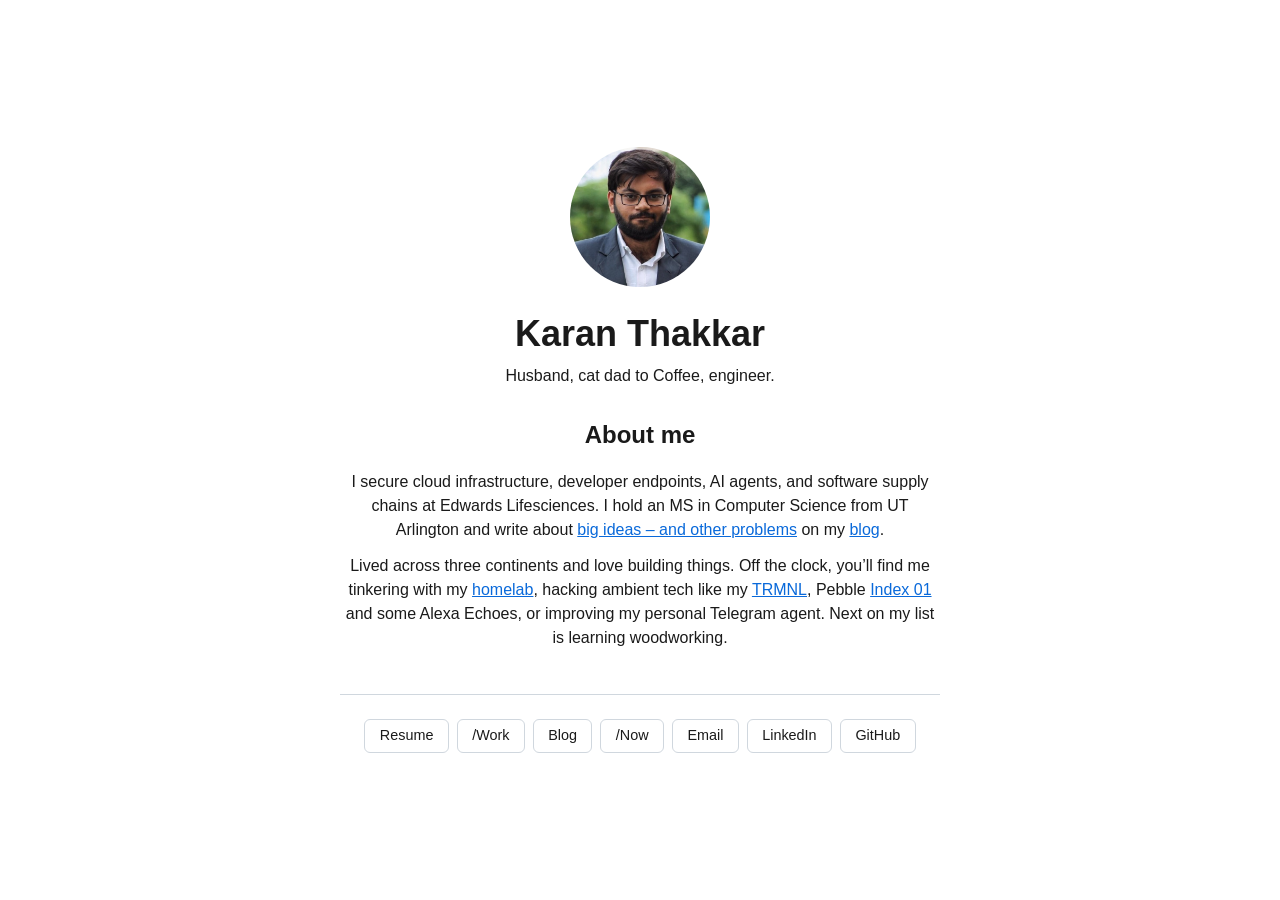
==== index.html @ 58461935 "Use relative paths /work and /now for branch preview compatibility" ====
<!DOCTYPE html>
<html lang="en">
<head>
<meta charset="utf-8">
<meta name="viewport" content="width=device-width, initial-scale=1">
<title>Karan Thakkar</title>
<meta name="description" content="Cloud Security and DevSecOps · Ireland">
<link rel="canonical" href="https://karant.dev/">
<link rel="alternate" type="text/markdown" href="/index.md" title="Markdown source">
<meta property="og:site_name" content="Karan Thakkar">
<meta property="og:title" content="Karan Thakkar">
<meta property="og:description" content="Cloud Security and DevSecOps · Ireland">
<meta property="og:url" content="https://karant.dev/">
<meta property="og:type" content="profile">
<meta property="og:image" content="https://karant.dev/files/headshot.jpg">
<meta name="twitter:card" content="summary_large_image">
<meta name="twitter:title" content="Karan Thakkar">
<meta name="twitter:description" content="Cloud Security and DevSecOps · Ireland">
<meta name="twitter:image" content="https://karant.dev/files/headshot.jpg">
<script type="application/ld+json">
{
  "@context": "https://schema.org",
  "@type": "Person",
  "name": "Karan Thakkar",
  "url": "https://karant.dev/",
  "image": "https://karant.dev/files/headshot.jpg",
  "jobTitle": "Cloud, Enterprise, and Developer Security Engineer",
  "worksFor": {
    "@type": "Organization",
    "name": "Edwards Lifesciences",
    "url": "https://www.edwards.com"
  },
  "knowsAbout": [    "Cloud Security",    "Enterprise Security",    "Developer Endpoint Security",    "Software Supply Chain Security",    "DevSecOps",    "Secure CI/CD"  ],
  "sameAs": [    "https://github.com/karant-dev",    "https://www.linkedin.com/in/karan-thakkar97",    "https://blog.karant.dev"  ]
}
</script>
<link rel="icon" href="/favicon.ico">
<link rel="stylesheet" href="style.css">
</head>
<body class="home">
<main>
<img class="portrait" src="files/headshot.jpg" alt="Karan Thakkar">
<h1 id="karan-thakkar">Karan Thakkar</h1>
<p>Husband, cat dad to Coffee, engineer.</p>
<h2 id="about-me">About me</h2>
<p>I secure cloud infrastructure, developer endpoints, AI agents, and software supply chains at Edwards Lifesciences. I hold an MS in Computer Science from UT Arlington and write about <a href="https://www.theverge.com/decoder-podcast-with-nilay-patel#:~:text=big%20ideas%20–%20and%20other%20problems">big ideas – and other problems</a> on my <a href="https://blog.karant.dev">blog</a>.</p>
<p>Lived across three continents and love building things. Off the clock, you’ll find me tinkering with my <a href="https://github.com/karant-dev/homelab">homelab</a>, hacking ambient tech like my <a href="https://shop.trmnl.com/products/trmnl-x">TRMNL</a>, Pebble <a href="https://repebble.com/index">Index 01</a> and some Alexa Echoes, or improving my personal Telegram agent. Next on my list is learning woodworking.</p>
<nav class="links">
<a href="https://karant.dev/resume" target="_blank" rel="noopener">Resume</a>
<a href="/work" target="_blank" rel="noopener">/Work</a>
<a href="https://blog.karant.dev" target="_blank" rel="noopener">Blog</a>
<a href="/now" target="_blank" rel="noopener">/Now</a>
<a href="mailto:hello@karant.dev" target="_blank" rel="noopener">Email</a>
<a href="https://www.linkedin.com/in/karan-thakkar97" target="_blank" rel="noopener">LinkedIn</a>
<a href="https://github.com/karant-dev" target="_blank" rel="noopener">GitHub</a>
</nav>
</main>
</body>
</html>
---- style.css ----
:root {
  color-scheme: light dark;
  --bg: #ffffff;
  --fg: #1a1a1a;
  --muted: #57606a;
  --border: #d0d7de;
  --accent: #0969da;
}

@media (prefers-color-scheme: dark) {
  :root {
    --bg: #0d1117;
    --fg: #e6edf3;
    --muted: #8b949e;
    --border: #30363d;
    --accent: #58a6ff;
  }
}

* {
  box-sizing: border-box;
}

body {
  margin: 0;
  background: var(--bg);
  color: var(--fg);
  font-family: -apple-system, BlinkMacSystemFont, "Segoe UI", Roboto,
    Helvetica, Arial, sans-serif;
  line-height: 1.5;
}

main {
  max-width: 40rem;
  margin: 0 auto;
  padding: 2.5rem 1.25rem;
}

a {
  color: var(--accent);
}

p {
  margin: 0 0 0.75em;
}

img {
  max-width: 100%;
}

h1, h2, h3 {
  line-height: 1.25;
}

code, pre {
  font-family: ui-monospace, SFMono-Regular, Menlo, Consolas, monospace;
  font-size: 0.9em;
}

pre {
  padding: 0.75rem 1rem;
  overflow-x: auto;
  border: 1px solid var(--border);
  border-radius: 6px;
}

blockquote {
  margin-left: 0;
  padding-left: 1rem;
  border-left: 3px solid var(--border);
  color: var(--muted);
}

hr {
  border: 0;
  border-top: 1px solid var(--border);
}

table {
  border-collapse: collapse;
}

th, td {
  border: 1px solid var(--border);
  padding: 0.3rem 0.75rem;
  text-align: left;
}

/* Forms */

form label {
  display: block;
  margin-bottom: 0.25rem;
  font-size: 0.9rem;
  color: var(--muted);
}

input[type="text"],
input[type="email"],
textarea {
  width: 100%;
  padding: 0.45rem 0.6rem;
  font: inherit;
  color: var(--fg);
  background: var(--bg);
  border: 1px solid var(--border);
  border-radius: 6px;
}

input:focus,
textarea:focus {
  outline: none;
  border-color: var(--accent);
}

textarea {
  resize: vertical;
}

button[type="submit"] {
  font: inherit;
  font-size: 0.9rem;
  color: inherit;
  background: none;
  border: 1px solid var(--border);
  border-radius: 6px;
  padding: 0.35rem 0.9rem;
  cursor: pointer;
}

button[type="submit"]:hover {
  border-color: var(--accent);
  color: var(--accent);
}

/* Homepage */

body.home main {
  min-height: 100svh;
  display: flex;
  flex-direction: column;
  justify-content: center;
  text-align: center;
}

.portrait {
  width: 140px;
  height: 140px;
  object-fit: cover;
  border-radius: 50%;
  align-self: center;
}

body.home h1,
body.home h1.title {
  font-size: 2.25rem;
  font-weight: 600;
  margin: 1.5rem 0 0.5rem;
}

body.home ul {
  text-align: left;
  display: inline-block;
  margin: 0 auto 0.75em;
  padding-left: 1.25rem;
}

.links {
  margin-top: 2rem;
  padding-top: 1.5rem;
  border-top: 1px solid var(--border);
  display: flex;
  flex-wrap: wrap;
  justify-content: center;
  gap: 0.5rem;
}

.links a {
  border: 1px solid var(--border);
  border-radius: 6px;
  padding: 0.35rem 0.9rem;
  font-size: 0.9rem;
  color: inherit;
  text-decoration: none;
  white-space: nowrap;
}

.links a:hover {
  border-color: var(--accent);
  color: var(--accent);
}
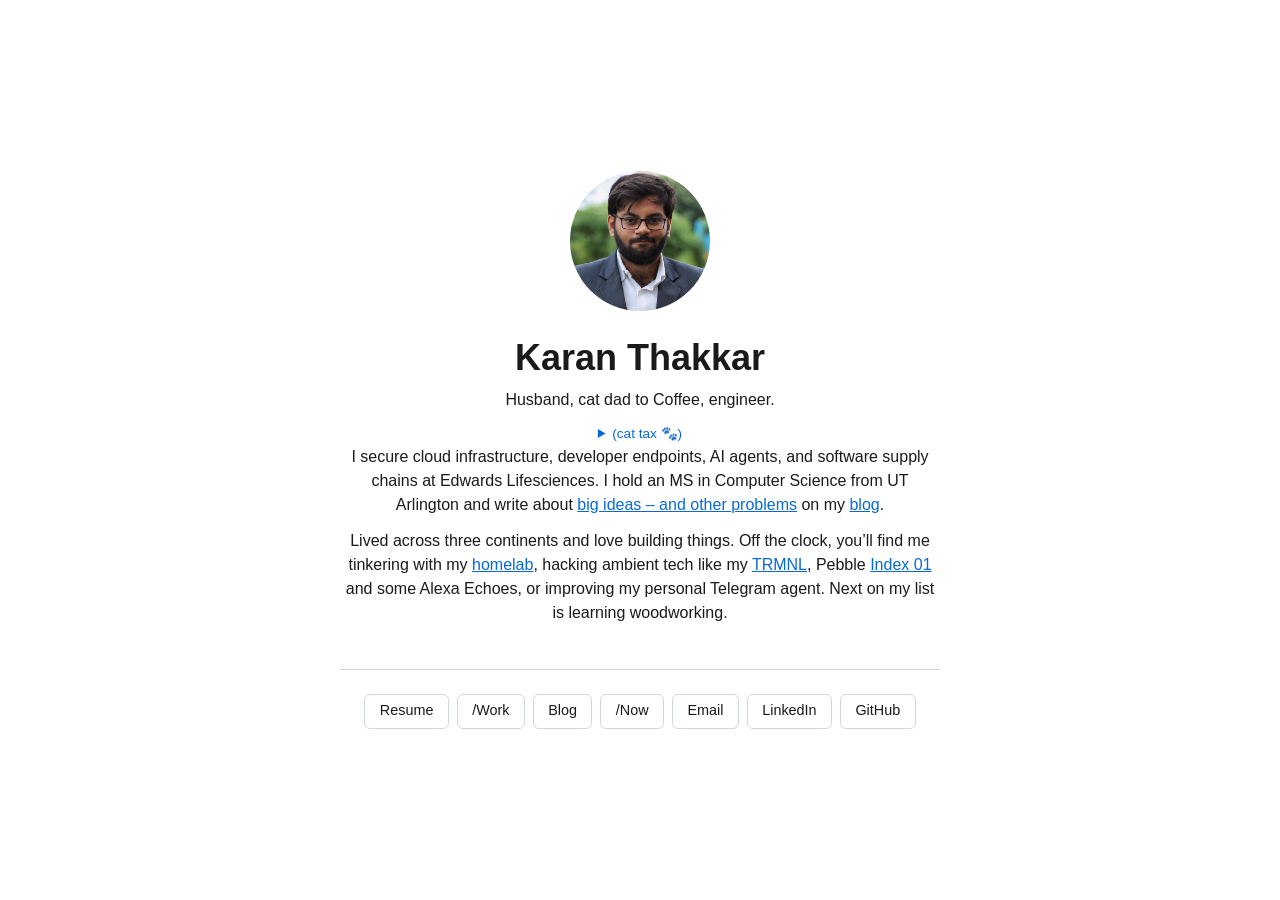
==== commit b7d55ffa: "Add interactive cat tax details dropdown and dummy coffee svg" ====
--- a/index.html
+++ b/index.html
@@ -42,7 +42,12 @@
 <img class="portrait" src="files/headshot.jpg" alt="Karan Thakkar">
 <h1 id="karan-thakkar">Karan Thakkar</h1>
 <p>Husband, cat dad to Coffee, engineer.</p>
-<h2 id="about-me">About me</h2>
+<details>
+<summary style="cursor: pointer; color: var(--accent); font-size: 0.85rem; list-style-position: inside;">
+(cat tax 🐾)
+</summary>
+<img src="/files/coffee.svg" alt="Coffee the cat" style="max-width: 240px; border-radius: 12px; margin: 0.75rem auto 1rem; display: block;" />
+</details>
 <p>I secure cloud infrastructure, developer endpoints, AI agents, and software supply chains at Edwards Lifesciences. I hold an MS in Computer Science from UT Arlington and write about <a href="https://www.theverge.com/decoder-podcast-with-nilay-patel#:~:text=big%20ideas%20–%20and%20other%20problems">big ideas – and other problems</a> on my <a href="https://blog.karant.dev">blog</a>.</p>
 <p>Lived across three continents and love building things. Off the clock, you’ll find me tinkering with my <a href="https://github.com/karant-dev/homelab">homelab</a>, hacking ambient tech like my <a href="https://shop.trmnl.com/products/trmnl-x">TRMNL</a>, Pebble <a href="https://repebble.com/index">Index 01</a> and some Alexa Echoes, or improving my personal Telegram agent. Next on my list is learning woodworking.</p>
 <nav class="links">
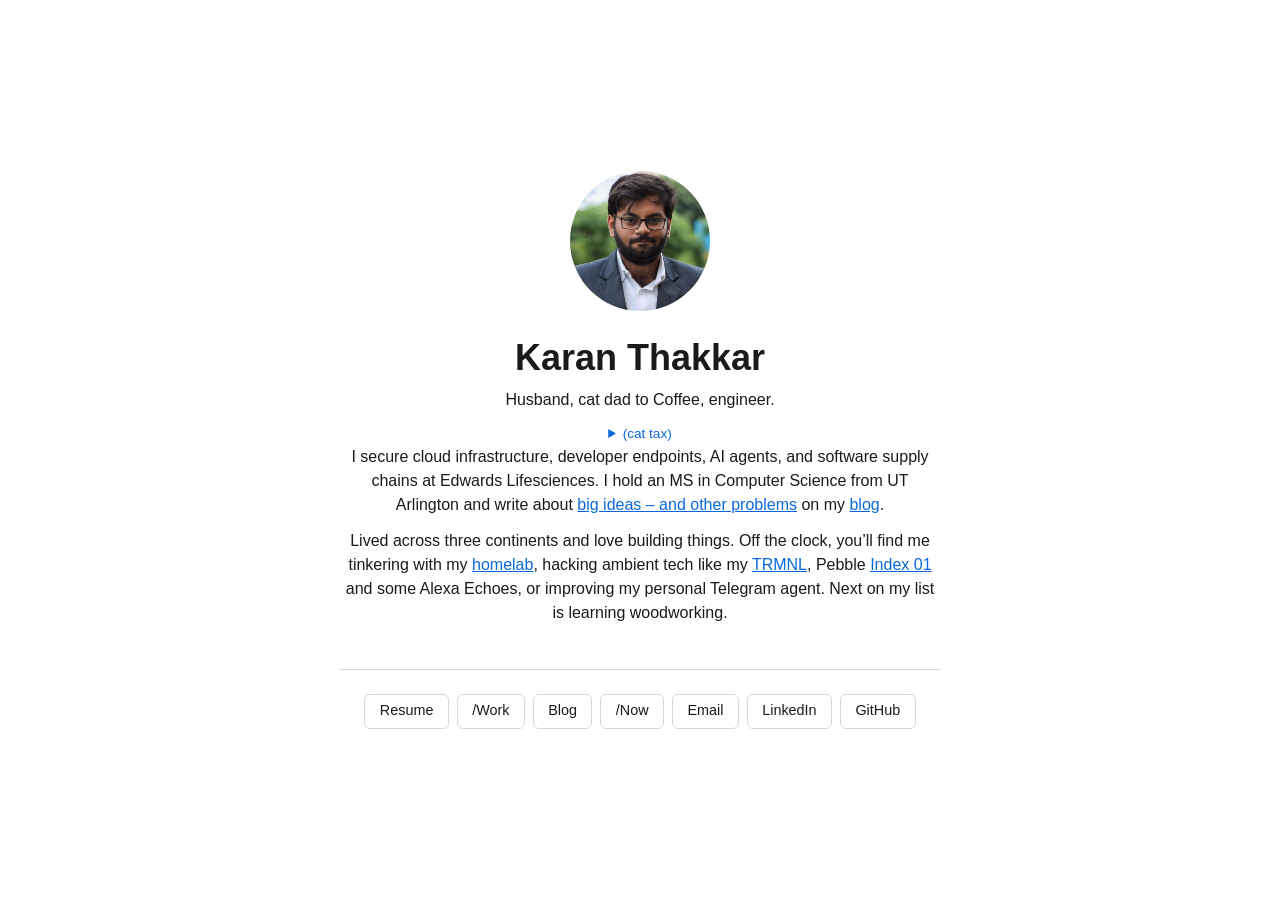
==== commit 76e84b2b: "Add pre-commit hook to automatically run make and stage compiled HTML" ====
--- a/index.html
+++ b/index.html
@@ -44,7 +44,7 @@
 <p>Husband, cat dad to Coffee, engineer.</p>
 <details>
 <summary style="cursor: pointer; color: var(--accent); font-size: 0.85rem; list-style-position: inside;">
-(cat tax 🐾)
+(cat tax)
 </summary>
 <img src="/files/coffee.svg" alt="Coffee the cat" style="max-width: 240px; border-radius: 12px; margin: 0.75rem auto 1rem; display: block;" />
 </details>
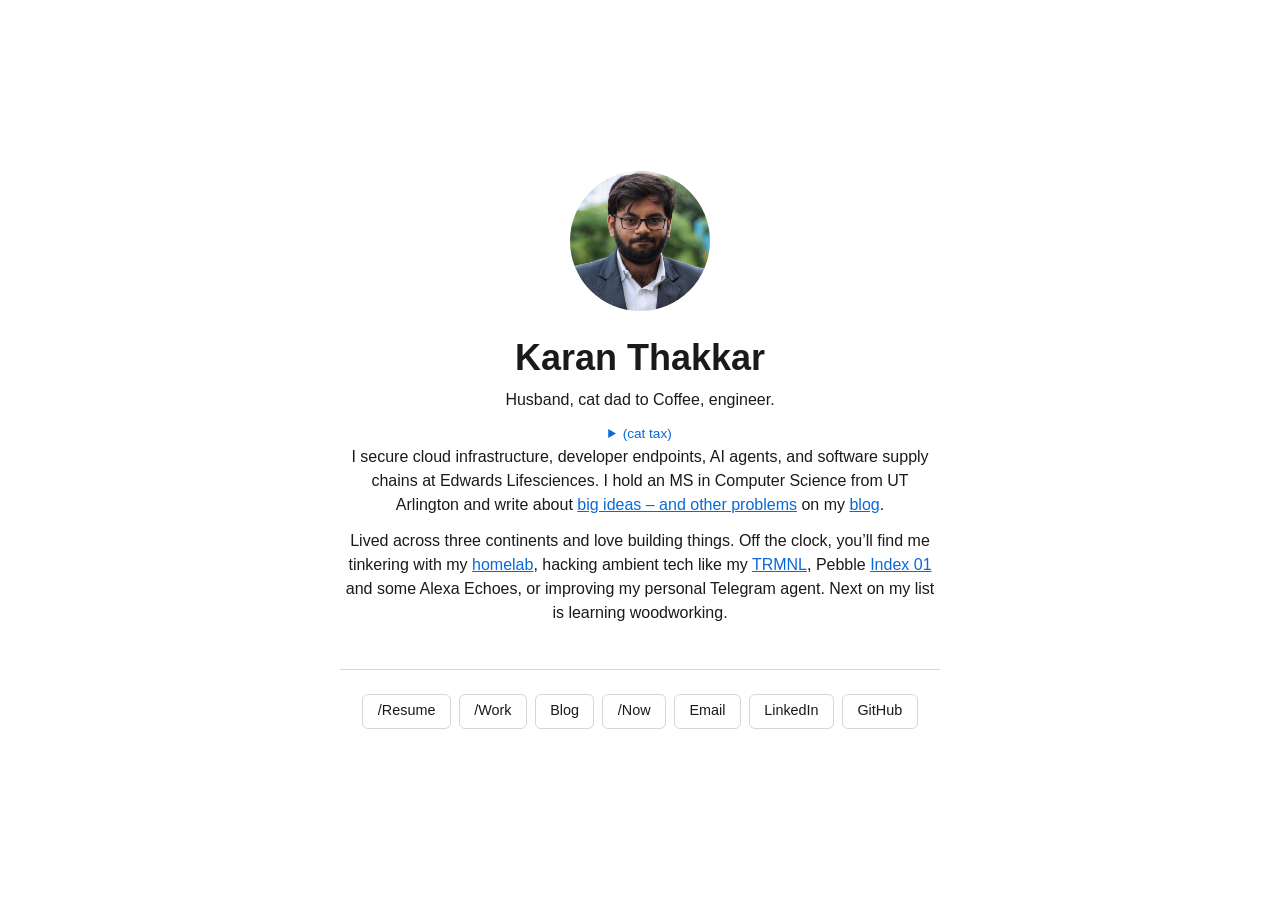
==== commit 8009ad09: "Allow same-tab navigation for internal links and new-tab for external/blog" ====
--- a/index.html
+++ b/index.html
@@ -46,16 +46,16 @@
 <summary style="cursor: pointer; color: var(--accent); font-size: 0.85rem; list-style-position: inside;">
 (cat tax)
 </summary>
-<img src="/files/coffee.svg" alt="Coffee the cat" style="max-width: 240px; border-radius: 12px; margin: 0.75rem auto 1rem; display: block;" />
+<img src="/files/coffee.jpg" alt="Coffee the cat" style="max-width: 240px; border-radius: 12px; margin: 0.75rem auto 1rem; display: block;" />
 </details>
 <p>I secure cloud infrastructure, developer endpoints, AI agents, and software supply chains at Edwards Lifesciences. I hold an MS in Computer Science from UT Arlington and write about <a href="https://www.theverge.com/decoder-podcast-with-nilay-patel#:~:text=big%20ideas%20–%20and%20other%20problems">big ideas – and other problems</a> on my <a href="https://blog.karant.dev">blog</a>.</p>
 <p>Lived across three continents and love building things. Off the clock, you’ll find me tinkering with my <a href="https://github.com/karant-dev/homelab">homelab</a>, hacking ambient tech like my <a href="https://shop.trmnl.com/products/trmnl-x">TRMNL</a>, Pebble <a href="https://repebble.com/index">Index 01</a> and some Alexa Echoes, or improving my personal Telegram agent. Next on my list is learning woodworking.</p>
 <nav class="links">
-<a href="https://karant.dev/resume" target="_blank" rel="noopener">Resume</a>
-<a href="/work" target="_blank" rel="noopener">/Work</a>
+<a href="/files/resume.pdf">/Resume</a>
+<a href="/work">/Work</a>
 <a href="https://blog.karant.dev" target="_blank" rel="noopener">Blog</a>
-<a href="/now" target="_blank" rel="noopener">/Now</a>
-<a href="mailto:hello@karant.dev" target="_blank" rel="noopener">Email</a>
+<a href="/now">/Now</a>
+<a href="mailto:hello@karant.dev">Email</a>
 <a href="https://www.linkedin.com/in/karan-thakkar97" target="_blank" rel="noopener">LinkedIn</a>
 <a href="https://github.com/karant-dev" target="_blank" rel="noopener">GitHub</a>
 </nav>
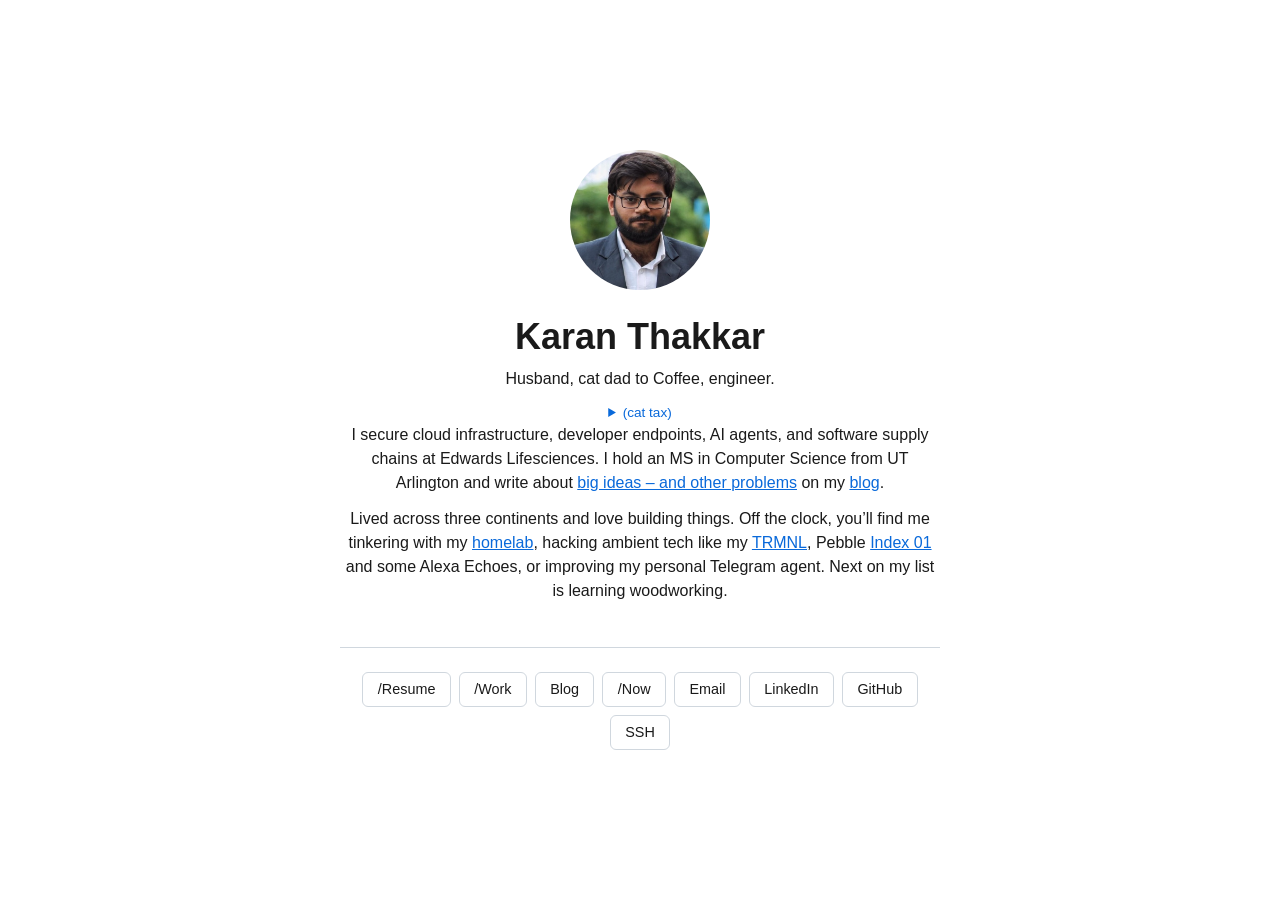
==== commit 3fe9b7c9: "Add SSH link to navigation" ====
--- a/index.html
+++ b/index.html
@@ -58,6 +58,7 @@
 <a href="mailto:hello@karant.dev">Email</a>
 <a href="https://www.linkedin.com/in/karan-thakkar97" target="_blank" rel="noopener">LinkedIn</a>
 <a href="https://github.com/karant-dev" target="_blank" rel="noopener">GitHub</a>
+<a href="https://ssh.karant.dev" target="_blank" rel="noopener">SSH</a>
 </nav>
 </main>
 </body>
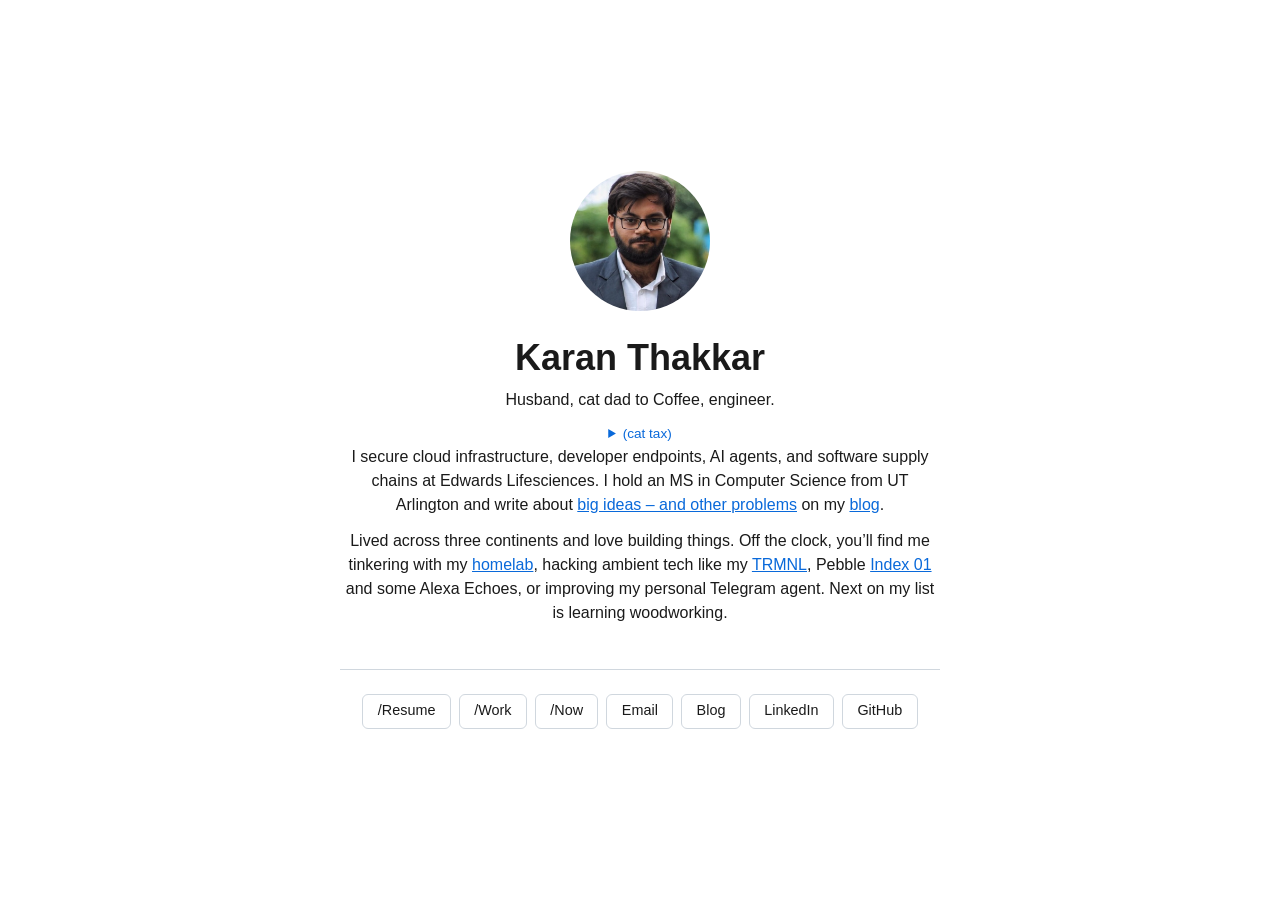
==== commit 743fb3a0: "refactor: reorder navigation links and remove SSH link on homepage" ====
--- a/index.html
+++ b/index.html
@@ -53,12 +53,11 @@
 <nav class="links">
 <a href="/files/resume.pdf">/Resume</a>
 <a href="/work">/Work</a>
-<a href="https://blog.karant.dev" target="_blank" rel="noopener">Blog</a>
 <a href="/now">/Now</a>
 <a href="mailto:hello@karant.dev">Email</a>
+<a href="https://blog.karant.dev" target="_blank" rel="noopener">Blog</a>
 <a href="https://www.linkedin.com/in/karan-thakkar97" target="_blank" rel="noopener">LinkedIn</a>
 <a href="https://github.com/karant-dev" target="_blank" rel="noopener">GitHub</a>
-<a href="https://ssh.karant.dev" target="_blank" rel="noopener">SSH</a>
 </nav>
 </main>
 </body>
